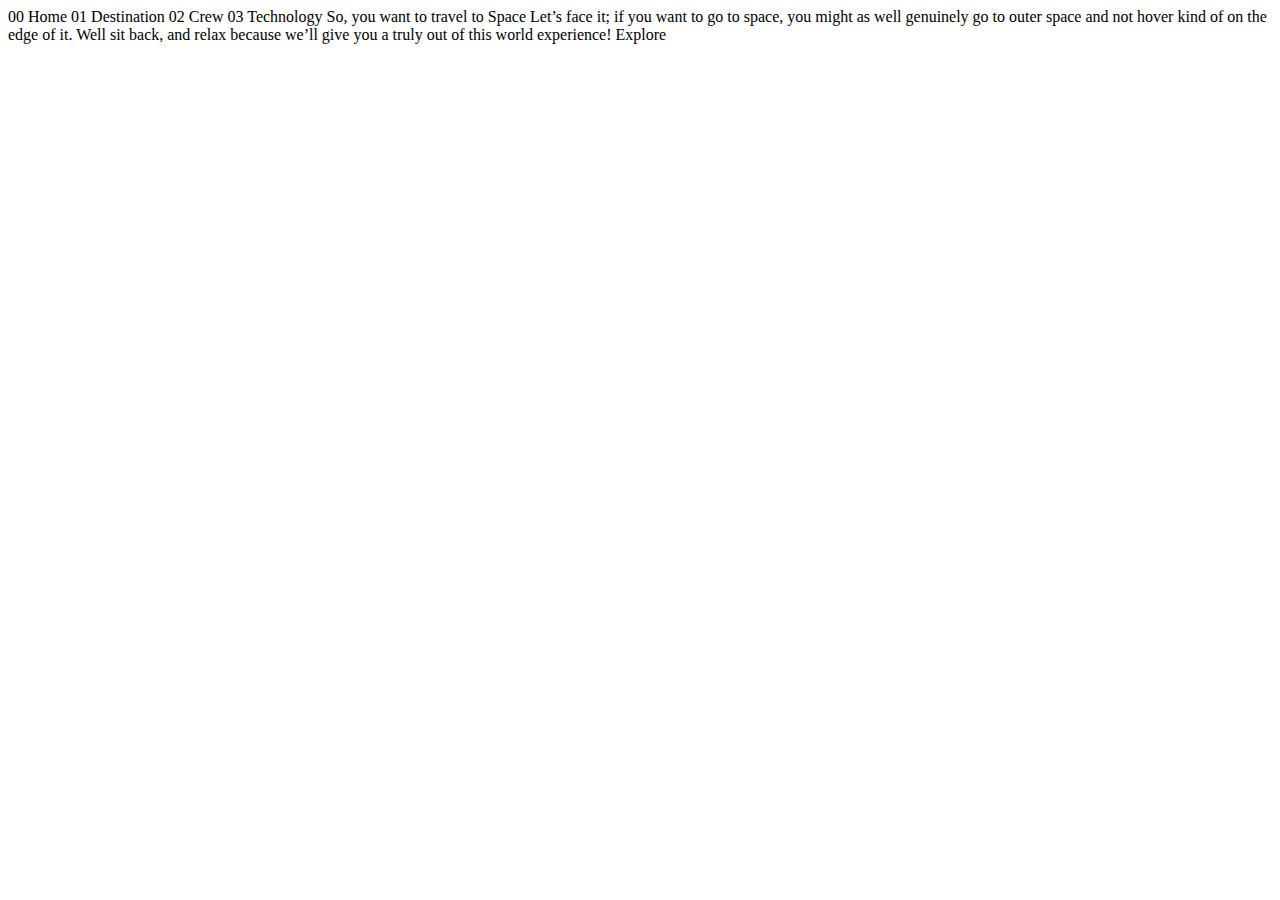
==== src/index.html @ 6569b36e "Initial commit" ====
<!DOCTYPE html>
<html lang="en">
<head>
  <meta charset="UTF-8">
  <meta name="viewport" content="width=device-width, initial-scale=1.0">

  <link rel="icon" type="image/png" sizes="32x32" href="./assets/favicon-32x32.png">
  
  <title>Frontend Mentor | Space tourism website</title>
</head>
<body>

  00 Home
  01 Destination
  02 Crew
  03 Technology

  So, you want to travel to
  Space
  Let’s face it; if you want to go to space, you might as well genuinely go to 
  outer space and not hover kind of on the edge of it. Well sit back, and relax 
  because we’ll give you a truly out of this world experience!

  Explore

</body>
</html>
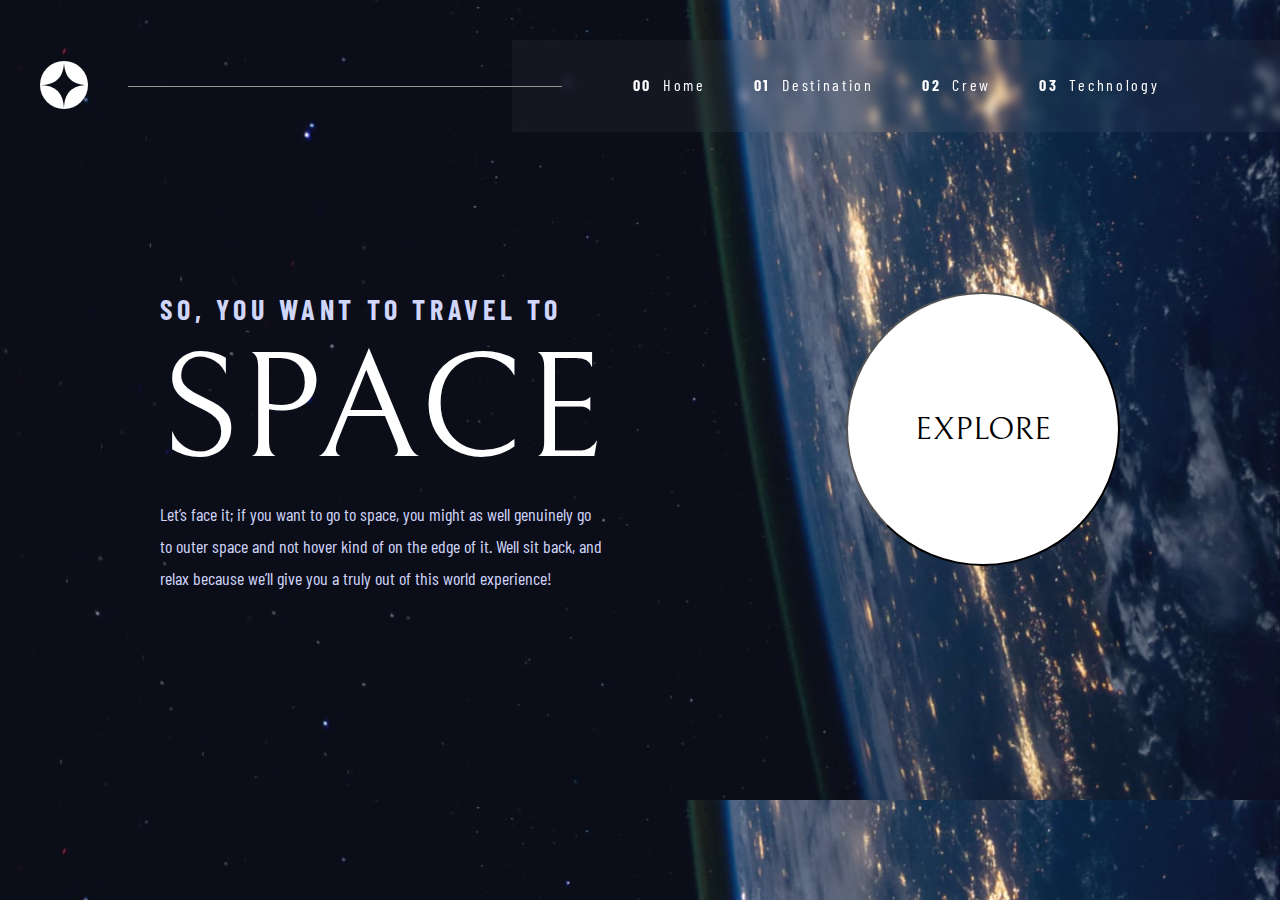
==== commit 230401b7: "Create landing page and styles" ====
--- a/src/index.html
+++ b/src/index.html
@@ -5,23 +5,41 @@
   <meta name="viewport" content="width=device-width, initial-scale=1.0">
 
   <link rel="icon" type="image/png" sizes="32x32" href="./assets/favicon-32x32.png">
-  
+  <link rel="stylesheet" href="./assets/styles.css">
+  <link href="https://fonts.googleapis.com/css2?family=Barlow+Condensed:wght@400;500&family=Bellefair&display=swap" rel="stylesheet">
+
+
   <title>Frontend Mentor | Space tourism website</title>
 </head>
 <body>
 
-  00 Home
-  01 Destination
-  02 Crew
-  03 Technology
+  <section class="header">
+    <header>
+      <div><img class="logo" src="./assets/shared/logo.svg" alt=""></div>
+      <div class="separator"></div>
+      <nav>
+        <ul>
+          <li><a href="./"><span>00</span>Home</a></li>
+          <li><a href="./destination-moon.html"><span>01</span>Destination</a></li>
+          <li><a href="./crew-commander.html"><span>02</span>Crew</a></li>
+          <li><a href="./technology-vehicle.html"><span>03</span>Technology</a></li>
+        </ul>
+      </nav>
+    </header>
+  </section>
 
-  So, you want to travel to
-  Space
-  Let’s face it; if you want to go to space, you might as well genuinely go to 
-  outer space and not hover kind of on the edge of it. Well sit back, and relax 
-  because we’ll give you a truly out of this world experience!
-
-  Explore
+  <section class="hero">
+    <div>
+      <h5>So, you want to travel to</h5>
+      <h1>Space</h1>
+      <p>
+        Let’s face it; if you want to go to space, you might as well genuinely go to
+        outer space and not hover kind of on the edge of it. Well sit back, and relax
+        because we’ll give you a truly out of this world experience!
+      </p>
+    </div>
+    <button>Explore</button>
+  </section>
 
 </body>
 </html>--- a/src/assets/styles.css
+++ b/src/assets/styles.css
@@ -0,0 +1,167 @@
+:root {
+    --color-primary: #FFFFFF;
+    --color-accent: #D0D6F9;
+    --color-gray: #979797;
+    --color-background: #0B0D17;
+}
+
+*, *::before, *::after {
+    margin: 0;
+    padding: 0;
+    box-sizing: border-box;
+}
+
+body {
+    font-family: 'Barlow Condensed', sans-serif;
+    color: var(--color-primary);
+    background-color: var(--color-background);
+    background: url("./home/background-home-desktop.jpg");
+    background-size: cover;
+}
+
+a {
+    color: inherit;
+    text-decoration: none;
+}
+
+button {
+    width: 274px;
+    height: 274px;
+    color: --color-background;
+    background-color: var(--color-primary);
+    border-radius: 50%;
+    font-family: 'Bellefair', serif;
+    font-size: 2rem;
+    text-transform: uppercase;
+}
+
+h1, h2, h3, h4 {
+    font-family: 'Bellefair', serif;
+    font-weight: normal;
+}
+
+h1, h2, h3, h4, h5 {
+    text-transform: uppercase;
+}
+
+h1 {
+    font-size: 150px;
+}
+
+h2 {
+    font-size: 100px;
+}
+
+h3 {
+    font-size: 3.5rem;
+}
+
+h4 {
+    font-size: 2rem;
+}
+
+h5 {
+    font-size: 1.75rem;
+    letter-spacing: 4.75px;
+    color: var(--color-accent);
+}
+
+ul {
+    list-style: none;
+}
+
+.subheading1 {
+    font-size: 1.75rem;
+    text-transform: uppercase;
+}
+
+.subheading2 {
+    font-size: .875rem;
+    text-transform: uppercase;
+    letter-spacing: 2.35px;
+}
+
+/************************
+ ***  HEADER SECTION  ***
+ ***                  ***/
+
+header {
+    display: flex;
+    justify-content: space-between;
+    align-items: center;
+    width: 100%;
+    margin: 40px 0;
+    font-size: 1rem;
+    letter-spacing: 2.7px;
+}
+
+header .logo {
+    margin: 0 40px;
+}
+
+header .separator {
+    flex-grow: 2;
+    height: 1px;
+    margin-right: -50px;
+    background-color: var(--color-gray);
+    z-index: 1;
+}
+
+nav {
+    display: flex;
+    justify-content: center;
+    width: 60%;
+    background-color: rgba(255, 255, 255, 0.04);
+    backdrop-filter: blur(4px);
+}
+
+nav span {
+    padding-right: 11px;
+    font-weight: bold;
+}
+
+nav ul {
+    display: flex;
+    gap: 3rem;
+}
+
+nav li {
+    padding: 35px 0;
+    border-bottom: 3px solid transparent;
+    width: max-content;
+}
+
+.tab li {
+    padding-bottom: 12px;
+    border-bottom: 3px;
+}
+
+nav li:active,
+.tab li:active {
+    border-bottom-color: var(--color-primary);
+}
+
+nav li:hover,
+.tab li:hover {
+    border-bottom-color: var(--color-gray);
+}
+
+/**********************
+ ***  HERO SECTION  ***
+ ***                ***/
+
+.hero {
+    display: flex;
+    justify-content: space-between;
+    margin: 10rem;
+}
+
+.hero div {
+    width: min-content;
+}
+
+.hero p {
+    font-size: 1.125rem;
+    line-height: 2rem;
+    color: var(--color-accent);
+}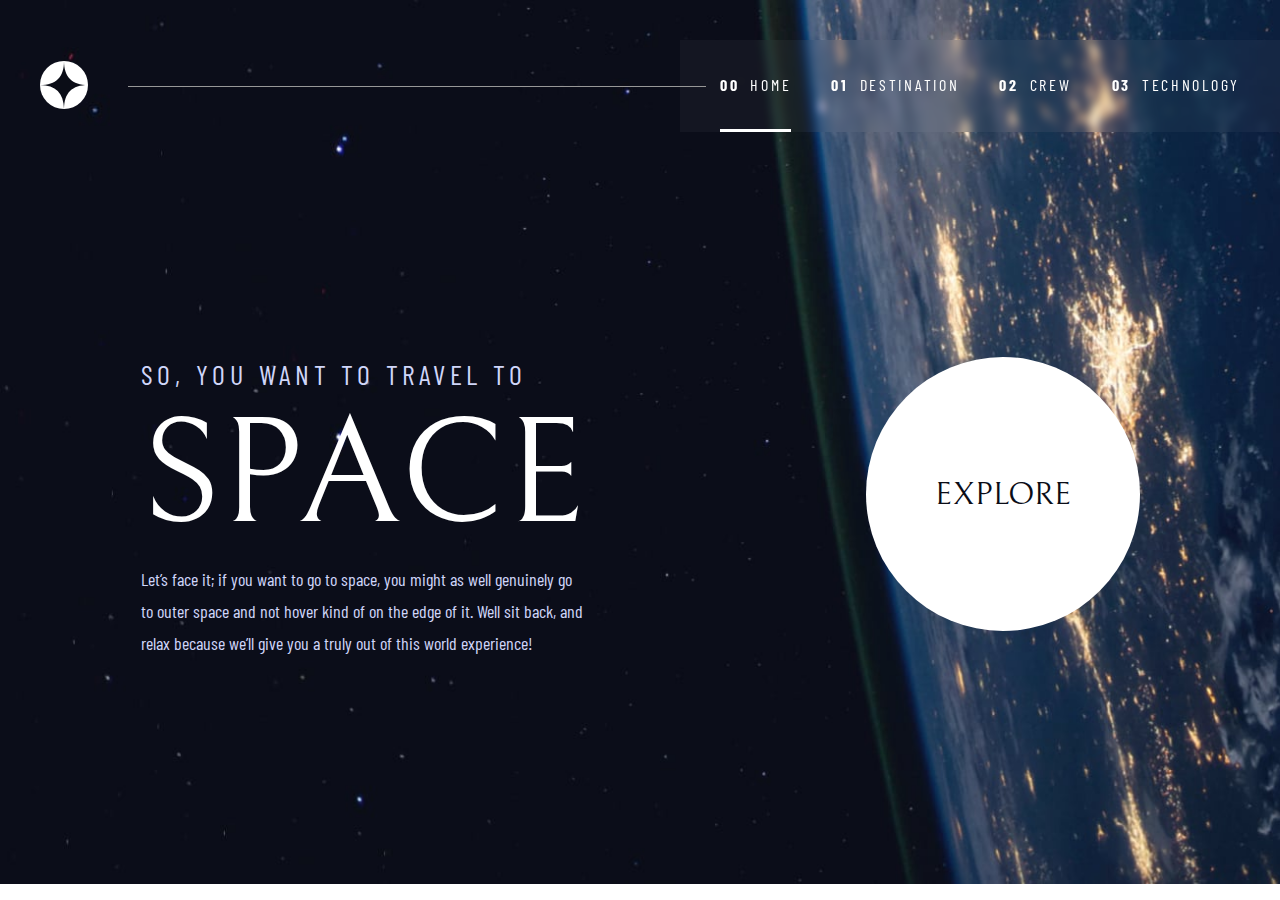
==== commit 77c822ab: "Add responsiveness for tablet and mobile" ====
--- a/src/index.html
+++ b/src/index.html
@@ -6,8 +6,26 @@
 
   <link rel="icon" type="image/png" sizes="32x32" href="./assets/favicon-32x32.png">
   <link rel="stylesheet" href="./assets/styles.css">
-  <link href="https://fonts.googleapis.com/css2?family=Barlow+Condensed:wght@400;500&family=Bellefair&display=swap" rel="stylesheet">
+  <link rel="stylesheet" href="https://fonts.googleapis.com/css2?family=Barlow+Condensed:wght@400;500&family=Bellefair&display=swap">
+  <!-- <link rel="stylesheet" href="https://cdnjs.cloudflare.com/ajax/libs/font-awesome/4.7.0/css/font-awesome.min.css"> -->
 
+  <script>
+    function showMenu() {
+      var x = document.getElementById("menu");
+      if (x.className === "") {
+        x.className = "expanded";
+      } else {
+        x.className = "";
+      }
+
+      var y = document.getElementById("menu-icon");
+      if (y.className === "menu-icon") {
+        y.className += " expanded";
+      } else {
+        y.className = "menu-icon";
+      }
+    }
+  </script>
 
   <title>Frontend Mentor | Space tourism website</title>
 </head>
@@ -18,12 +36,15 @@
       <div><img class="logo" src="./assets/shared/logo.svg" alt=""></div>
       <div class="separator"></div>
       <nav>
-        <ul>
-          <li><a href="./"><span>00</span>Home</a></li>
+        <ul id="menu">
+          <li class="active"><a href="./"><span>00</span>Home</a></li>
           <li><a href="./destination-moon.html"><span>01</span>Destination</a></li>
           <li><a href="./crew-commander.html"><span>02</span>Crew</a></li>
           <li><a href="./technology-vehicle.html"><span>03</span>Technology</a></li>
         </ul>
+        <a href="javascript:void(0);" onclick="showMenu()">
+          <div id="menu-icon" class="menu-icon"></div>
+        </a>
       </nav>
     </header>
   </section>
--- a/src/assets/styles.css
+++ b/src/assets/styles.css
@@ -15,7 +15,7 @@
     font-family: 'Barlow Condensed', sans-serif;
     color: var(--color-primary);
     background-color: var(--color-background);
-    background: url("./home/background-home-desktop.jpg");
+    background: url("./home/background-home-desktop.jpg") no-repeat;
     background-size: cover;
 }
 
@@ -27,8 +27,9 @@
 button {
     width: 274px;
     height: 274px;
-    color: --color-background;
+    color: var(--color-background);
     background-color: var(--color-primary);
+    border: 0;
     border-radius: 50%;
     font-family: 'Bellefair', serif;
     font-size: 2rem;
@@ -37,10 +38,10 @@
 
 h1, h2, h3, h4 {
     font-family: 'Bellefair', serif;
+}
+
+h1, h2, h3, h4, h5 {
     font-weight: normal;
-}
-
-h1, h2, h3, h4, h5 {
     text-transform: uppercase;
 }
 
@@ -102,7 +103,7 @@
 header .separator {
     flex-grow: 2;
     height: 1px;
-    margin-right: -50px;
+    margin-right: -2vw;
     background-color: var(--color-gray);
     z-index: 1;
 }
@@ -110,9 +111,10 @@
 nav {
     display: flex;
     justify-content: center;
-    width: 60%;
+    padding: 0 2.5rem;
     background-color: rgba(255, 255, 255, 0.04);
     backdrop-filter: blur(4px);
+    text-transform: uppercase;
 }
 
 nav span {
@@ -122,7 +124,7 @@
 
 nav ul {
     display: flex;
-    gap: 3rem;
+    gap: 2.5rem;
 }
 
 nav li {
@@ -131,11 +133,88 @@
     width: max-content;
 }
 
+nav a {
+    height: 25px;
+}
+
+nav .menu-icon {
+    display: none;
+    position: relative;
+}
+
+nav .menu-icon,
+nav .menu-icon::after,
+nav .menu-icon::before {
+    width: 24px;
+    height: 3px;
+    background-color: var(--color-accent);
+}
+
+nav .menu-icon::after,
+nav .menu-icon::before {
+    content: "";
+    position: absolute;
+    left: 0;
+}
+
+nav .menu-icon::before {
+    top: -9px;
+}
+
+nav .menu-icon::after {
+    top: 9px;
+}
+
+nav #menu.expanded {
+    position: absolute;
+    top: 0;
+    left: 30%;
+    right: 1px;
+    bottom: 0;
+
+    padding: 7rem 2rem 0;
+
+    display: flex;
+    flex-direction: column;
+    gap: 0;
+
+    font-size: 1rem;
+
+    background-color: rgba(255,255,255,.04);
+    backdrop-filter: blur(40px);
+}
+
+nav #menu.expanded li {
+    border: 0;
+    padding: 1rem 0;
+}
+
+nav #menu.expanded span {
+    display: inline-block;
+}
+
+nav #menu-icon.expanded {
+    background-color: transparent;
+}
+
+nav #menu-icon.expanded:before {
+    transform: translateY(9px) rotate(45deg);
+}
+  
+nav #menu-icon.expanded:after {
+    transform: translateY(-9px) rotate(-45deg);
+}
+
+nav #menu-icon.expanded div {
+    transform: scale(0);
+}
+
 .tab li {
     padding-bottom: 12px;
     border-bottom: 3px;
 }
 
+li.active,
 nav li:active,
 .tab li:active {
     border-bottom-color: var(--color-primary);
@@ -152,11 +231,13 @@
 
 .hero {
     display: flex;
-    justify-content: space-between;
-    margin: 10rem;
+    justify-content: space-around;
+    margin: 25vh auto;
 }
 
 .hero div {
+    display: flex;
+    flex-direction: column;
     width: min-content;
 }
 
@@ -164,4 +245,112 @@
     font-size: 1.125rem;
     line-height: 2rem;
     color: var(--color-accent);
+}
+
+/*********************
+ *** MEDIA QUERIES ***
+ ***               ***/
+
+/*** TABLET ***/
+
+@media only screen and (max-width: 768px) {
+    body {
+        background-image: url("./home/background-home-tablet.jpg");
+    }
+    button {
+        width: 242px;
+        height: 242px;
+    }
+    h5 {
+        font-size: 1.25rem;
+    }
+    header {
+        margin: auto;
+    }
+    header .separator {
+        display: none;
+    }
+    nav {
+        font-size: .875rem;
+    }
+    nav span {
+        display: none;
+    }
+    .hero {
+        flex-direction: column;
+        align-items: center;
+        row-gap: 8rem;
+        margin: 10vh auto;
+    }
+    .hero div {
+        align-items: center;
+        row-gap: 2rem;
+    }
+    .hero p {
+        font-size: 1rem;
+        text-align: center;
+    }
+}
+
+/*** MOBILE ***/
+
+@media only screen and (max-width: 375px) {
+    /* general */
+    body {
+        background-image: url("./home/background-home-mobile.jpg");
+    }
+    button {
+        width: 150px;
+        height: 150px;
+        font-size: 1.25rem;
+        letter-spacing: 1.25px;
+    }
+    h1 {
+        font-size: 5rem;
+    }
+    h5 {
+        font-size: 1rem;
+    }
+
+    /* header */
+    header {
+        margin: 1.5rem 0;
+    }
+    header .logo {
+        width: 40px;
+        height: auto;
+        margin: auto 1.5rem;
+    }
+    header .separator {
+        display: none;
+    }
+    nav {
+        padding: 0 1.5rem;
+        background: none;
+        backdrop-filter: none;
+    }
+    nav ul {
+        display: none;
+    }
+
+    nav .menu-icon {
+        display: inline-block;
+    }    
+
+    /* hero */
+    .hero {
+        flex-direction: column;
+        align-items: center;
+        row-gap: 4rem;
+        margin: 5vh 1.5rem;
+    }
+    .hero div {
+        align-items: center;
+        row-gap: 2rem;
+        width: auto;
+    }
+    .hero p {
+        font-size: 15px;
+        text-align: center;
+    }
 }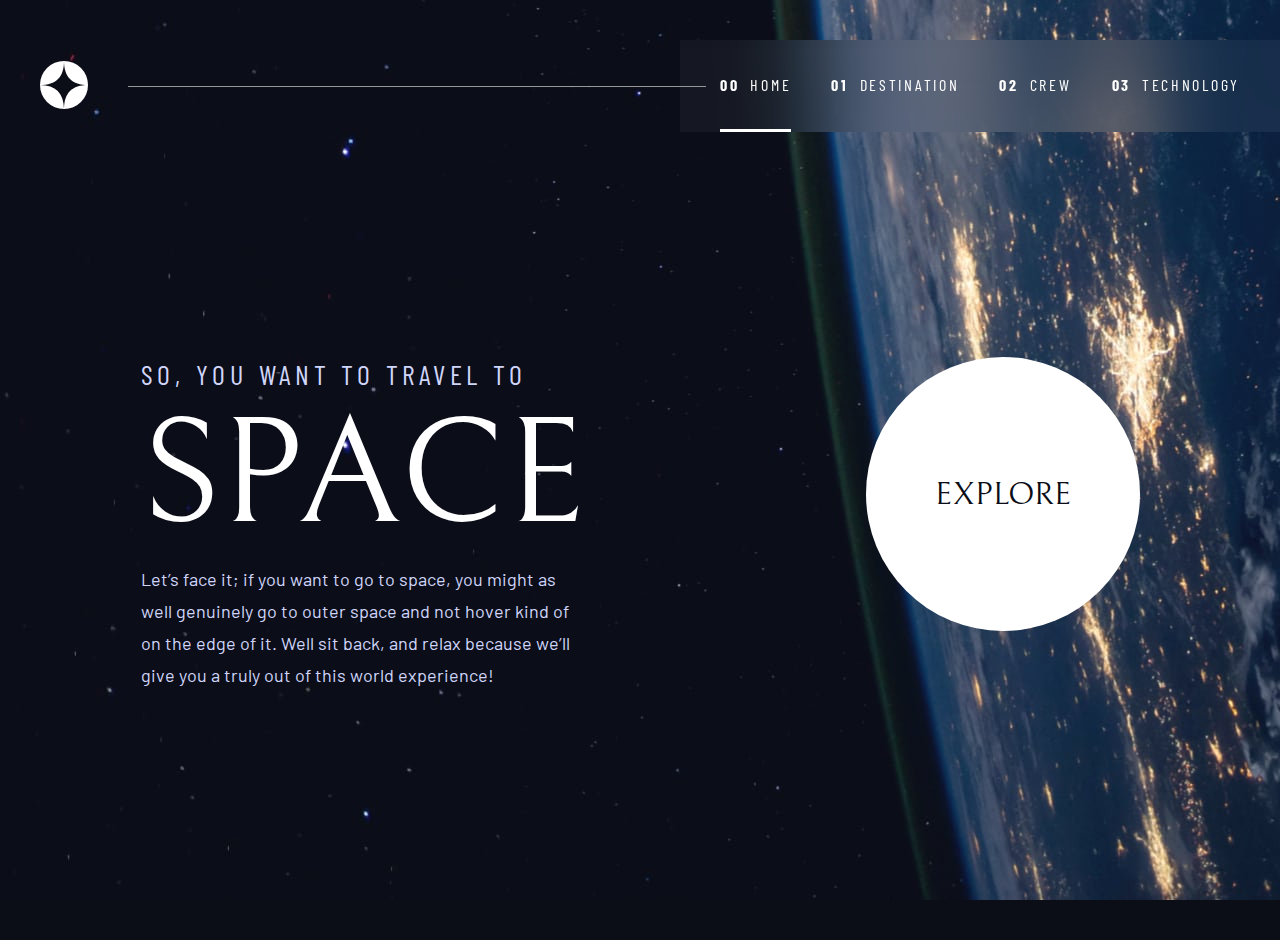
==== commit 9167245a: "Add hover effect to button" ====
--- a/src/index.html
+++ b/src/index.html
@@ -6,30 +6,14 @@
 
   <link rel="icon" type="image/png" sizes="32x32" href="./assets/favicon-32x32.png">
   <link rel="stylesheet" href="./assets/styles.css">
-  <link rel="stylesheet" href="https://fonts.googleapis.com/css2?family=Barlow+Condensed:wght@400;500&family=Bellefair&display=swap">
+  <link rel="stylesheet" href="https://fonts.googleapis.com/css2?family=Barlow&family=Barlow+Condensed:wght@400;500&family=Bellefair&display=swap">
   <!-- <link rel="stylesheet" href="https://cdnjs.cloudflare.com/ajax/libs/font-awesome/4.7.0/css/font-awesome.min.css"> -->
 
-  <script>
-    function showMenu() {
-      var x = document.getElementById("menu");
-      if (x.className === "") {
-        x.className = "expanded";
-      } else {
-        x.className = "";
-      }
-
-      var y = document.getElementById("menu-icon");
-      if (y.className === "menu-icon") {
-        y.className += " expanded";
-      } else {
-        y.className = "menu-icon";
-      }
-    }
-  </script>
+  <script src="./assets/main.js"></script>
 
   <title>Frontend Mentor | Space tourism website</title>
 </head>
-<body>
+<body class="home">
 
   <section class="header">
     <header>
@@ -37,10 +21,10 @@
       <div class="separator"></div>
       <nav>
         <ul id="menu">
-          <li class="active"><a href="./"><span>00</span>Home</a></li>
-          <li><a href="./destination-moon.html"><span>01</span>Destination</a></li>
-          <li><a href="./crew-commander.html"><span>02</span>Crew</a></li>
-          <li><a href="./technology-vehicle.html"><span>03</span>Technology</a></li>
+          <li class="active"><a href="index.html"><span>00</span>Home</a></li>
+          <li><a href="destination-moon.html"><span>01</span>Destination</a></li>
+          <li><a href="crew-commander.html"><span>02</span>Crew</a></li>
+          <li><a href="technology-vehicle.html"><span>03</span>Technology</a></li>
         </ul>
         <a href="javascript:void(0);" onclick="showMenu()">
           <div id="menu-icon" class="menu-icon"></div>
--- a/src/assets/styles.css
+++ b/src/assets/styles.css
@@ -3,6 +3,8 @@
     --color-accent: #D0D6F9;
     --color-gray: #979797;
     --color-background: #0B0D17;
+
+    --menu-blur: blur(40px);
 }
 
 *, *::before, *::after {
@@ -12,11 +14,25 @@
 }
 
 body {
+    height: 100vh;
     font-family: 'Barlow Condensed', sans-serif;
     color: var(--color-primary);
     background-color: var(--color-background);
-    background: url("./home/background-home-desktop.jpg") no-repeat;
     background-size: cover;
+}
+
+body.home {
+    background: 
+        var(--color-background) 
+        url("./home/background-home-desktop.jpg") 
+        no-repeat;
+}
+
+body.destination {
+    background: 
+        var(--color-background) 
+        url("./destination/background-destination-desktop.jpg") 
+        no-repeat;
 }
 
 a {
@@ -36,6 +52,13 @@
     text-transform: uppercase;
 }
 
+button:hover {
+    box-shadow: 
+        rgba(255 255 255 / 10.36%)
+        0 0 0 88px;
+    cursor: pointer;
+}
+
 h1, h2, h3, h4 {
     font-family: 'Bellefair', serif;
 }
@@ -64,6 +87,13 @@
 h5 {
     font-size: 1.75rem;
     letter-spacing: 4.75px;
+    color: var(--color-accent);
+}
+
+p {
+    font-family: "Barlow", sans-serif;
+    font-size: 1.125rem;
+    line-height: 2rem;
     color: var(--color-accent);
 }
 
@@ -113,7 +143,7 @@
     justify-content: center;
     padding: 0 2.5rem;
     background-color: rgba(255, 255, 255, 0.04);
-    backdrop-filter: blur(4px);
+    backdrop-filter: var(--menu-blur);
     text-transform: uppercase;
 }
 
@@ -181,7 +211,7 @@
     font-size: 1rem;
 
     background-color: rgba(255,255,255,.04);
-    backdrop-filter: blur(40px);
+    backdrop-filter: var(--menu-blur);
 }
 
 nav #menu.expanded li {
@@ -209,19 +239,33 @@
     transform: scale(0);
 }
 
-.tab li {
+.tabs ul {
+    display: flex;
+    flex-direction: row;
+    gap: 1.5rem;
+}
+
+.tabs li {
+    font-size: 1rem;
+    text-transform: uppercase;
+    color: var(--color-accent);
+
     padding-bottom: 12px;
     border-bottom: 3px;
 }
 
+.tabs li.active {
+    color: var(--color-primary);
+}
+
 li.active,
 nav li:active,
-.tab li:active {
+.tabs li:active {
     border-bottom-color: var(--color-primary);
 }
 
 nav li:hover,
-.tab li:hover {
+.tabs li:hover {
     border-bottom-color: var(--color-gray);
 }
 
@@ -241,10 +285,26 @@
     width: min-content;
 }
 
-.hero p {
-    font-size: 1.125rem;
-    line-height: 2rem;
-    color: var(--color-accent);
+/***/
+
+section.content {
+    display: flex;
+    flex-direction: column;
+    gap: 3rem;
+    width: 100vw;
+    padding: 5vh 10vw;
+}
+
+.content > h5 > span {
+    color: var(--color-gray);
+    padding-right: 1.5rem;
+}
+
+.content > article {
+    display: flex;
+    flex-direction: row;
+    align-items: center;
+    gap: 7vw;
 }
 
 /*********************
@@ -254,12 +314,18 @@
 /*** TABLET ***/
 
 @media only screen and (max-width: 768px) {
-    body {
+    body.home {
         background-image: url("./home/background-home-tablet.jpg");
+        background-position: bottom;
     }
     button {
         width: 242px;
         height: 242px;
+    }
+    button:hover {
+        box-shadow: 
+        rgba(255 255 255 / 10.36%)
+        0 0 0 77px;
     }
     h5 {
         font-size: 1.25rem;
@@ -296,14 +362,20 @@
 
 @media only screen and (max-width: 375px) {
     /* general */
-    body {
+    body.home {
         background-image: url("./home/background-home-mobile.jpg");
+        background-position: bottom;
     }
     button {
         width: 150px;
         height: 150px;
         font-size: 1.25rem;
         letter-spacing: 1.25px;
+    }
+    button:hover {
+        box-shadow: 
+        rgba(255 255 255 / 10.36%)
+        0 0 0 48px;
     }
     h1 {
         font-size: 5rem;
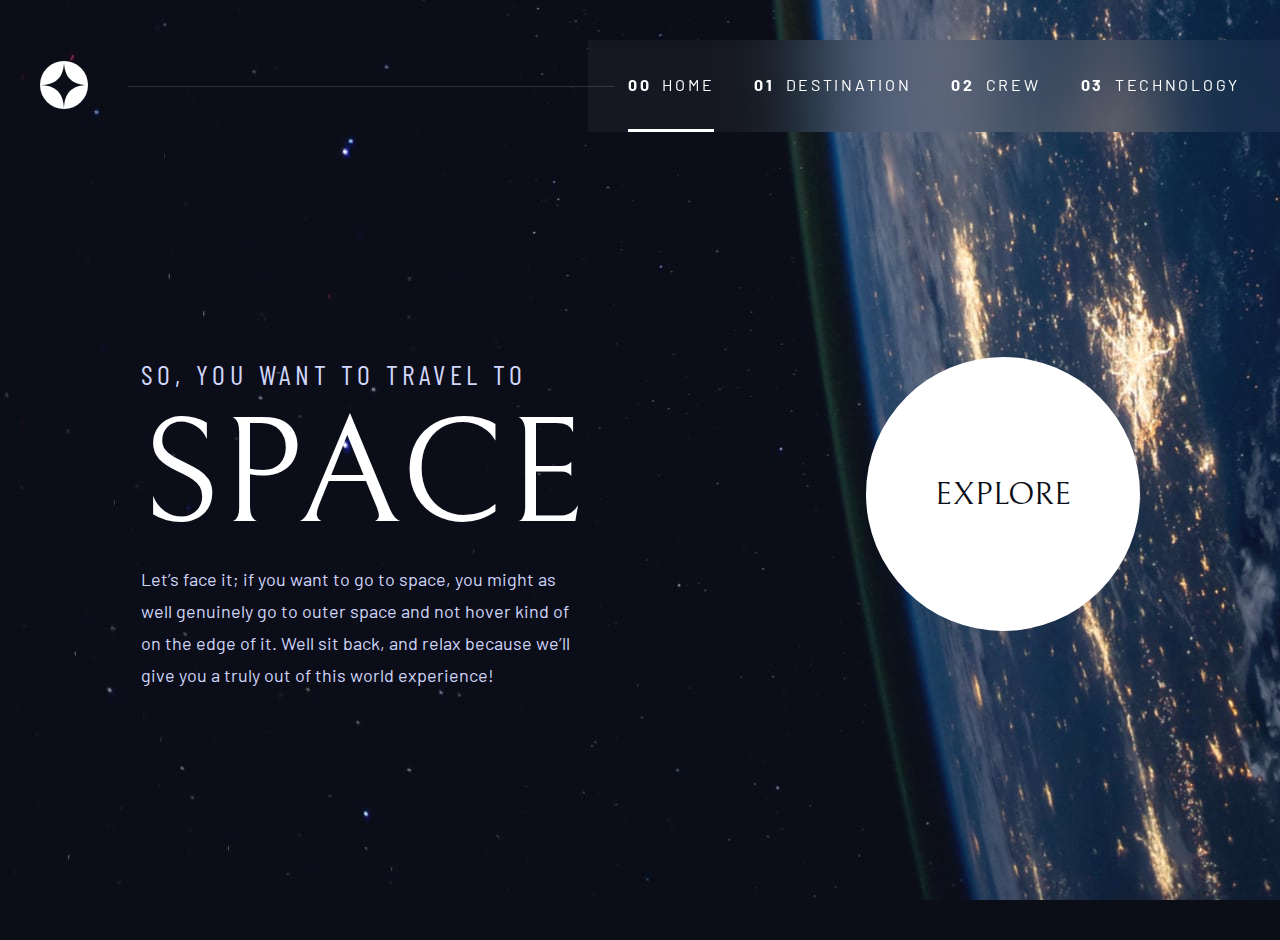
==== commit a067a90f: "Fix nav links and add link to explore button" ====
--- a/src/index.html
+++ b/src/index.html
@@ -22,9 +22,9 @@
       <nav>
         <ul id="menu">
           <li class="active"><a href="index.html"><span>00</span>Home</a></li>
-          <li><a href="destination-moon.html"><span>01</span>Destination</a></li>
-          <li><a href="crew-commander.html"><span>02</span>Crew</a></li>
-          <li><a href="technology-vehicle.html"><span>03</span>Technology</a></li>
+          <li><a href="destination.html"><span>01</span>Destination</a></li>
+          <li><a href="crew.html"><span>02</span>Crew</a></li>
+          <li><a href="technology.html"><span>03</span>Technology</a></li>
         </ul>
         <a href="javascript:void(0);" onclick="showMenu()">
           <div id="menu-icon" class="menu-icon"></div>
@@ -43,7 +43,7 @@
         because we’ll give you a truly out of this world experience!
       </p>
     </div>
-    <button>Explore</button>
+    <a href="destination.html"><button>Explore</button></a>
   </section>
 
 </body>
--- a/src/assets/styles.css
+++ b/src/assets/styles.css
@@ -15,7 +15,7 @@
 
 body {
     height: 100vh;
-    font-family: 'Barlow Condensed', sans-serif;
+    font-family: 'Barlow', sans-serif;
     color: var(--color-primary);
     background-color: var(--color-background);
     background-size: cover;
@@ -85,13 +85,13 @@
 }
 
 h5 {
+    font-family: 'Barlow Condensed', sans-serif;
     font-size: 1.75rem;
     letter-spacing: 4.75px;
     color: var(--color-accent);
 }
 
 p {
-    font-family: "Barlow", sans-serif;
     font-size: 1.125rem;
     line-height: 2rem;
     color: var(--color-accent);
@@ -101,15 +101,24 @@
     list-style: none;
 }
 
-.subheading1 {
+.subheading-1 {
+    font-family: 'Bellefair', serif;
     font-size: 1.75rem;
     text-transform: uppercase;
 }
 
-.subheading2 {
+.subheading-2 {
+    font-family: 'Barlow Condensed', sans-serif;
     font-size: .875rem;
     text-transform: uppercase;
     letter-spacing: 2.35px;
+}
+
+.separator {
+    width: 100%;
+    height: 1px;
+    background-color: var(--color-gray);
+    opacity: .25;
 }
 
 /************************
@@ -132,9 +141,7 @@
 
 header .separator {
     flex-grow: 2;
-    height: 1px;
     margin-right: -2vw;
-    background-color: var(--color-gray);
     z-index: 1;
 }
 
@@ -241,7 +248,6 @@
 
 .tabs ul {
     display: flex;
-    flex-direction: row;
     gap: 1.5rem;
 }
 
@@ -251,7 +257,7 @@
     color: var(--color-accent);
 
     padding-bottom: 12px;
-    border-bottom: 3px;
+    border-bottom: 3px solid transparent;
 }
 
 .tabs li.active {
@@ -301,10 +307,35 @@
 }
 
 .content > article {
-    display: flex;
-    flex-direction: row;
+    display: grid;
+    grid-template-columns: 1fr 1fr;
     align-items: center;
     gap: 7vw;
+}
+
+article:not([class~='active']) {
+    display: none;
+}
+
+article > .details {
+    display: flex;
+    flex-direction: column;
+    gap: 2rem;
+}
+
+.details p {
+    margin: -1.5rem 0 2rem;
+}
+
+.travel-info {
+    display: grid;
+    grid-template-columns: 1fr 1fr;
+    grid-template-rows: 1fr 1fr;
+    grid-auto-flow: column;
+}
+
+.travel-info .subheading-2 {
+    color: var(--color-accent);
 }
 
 /*********************
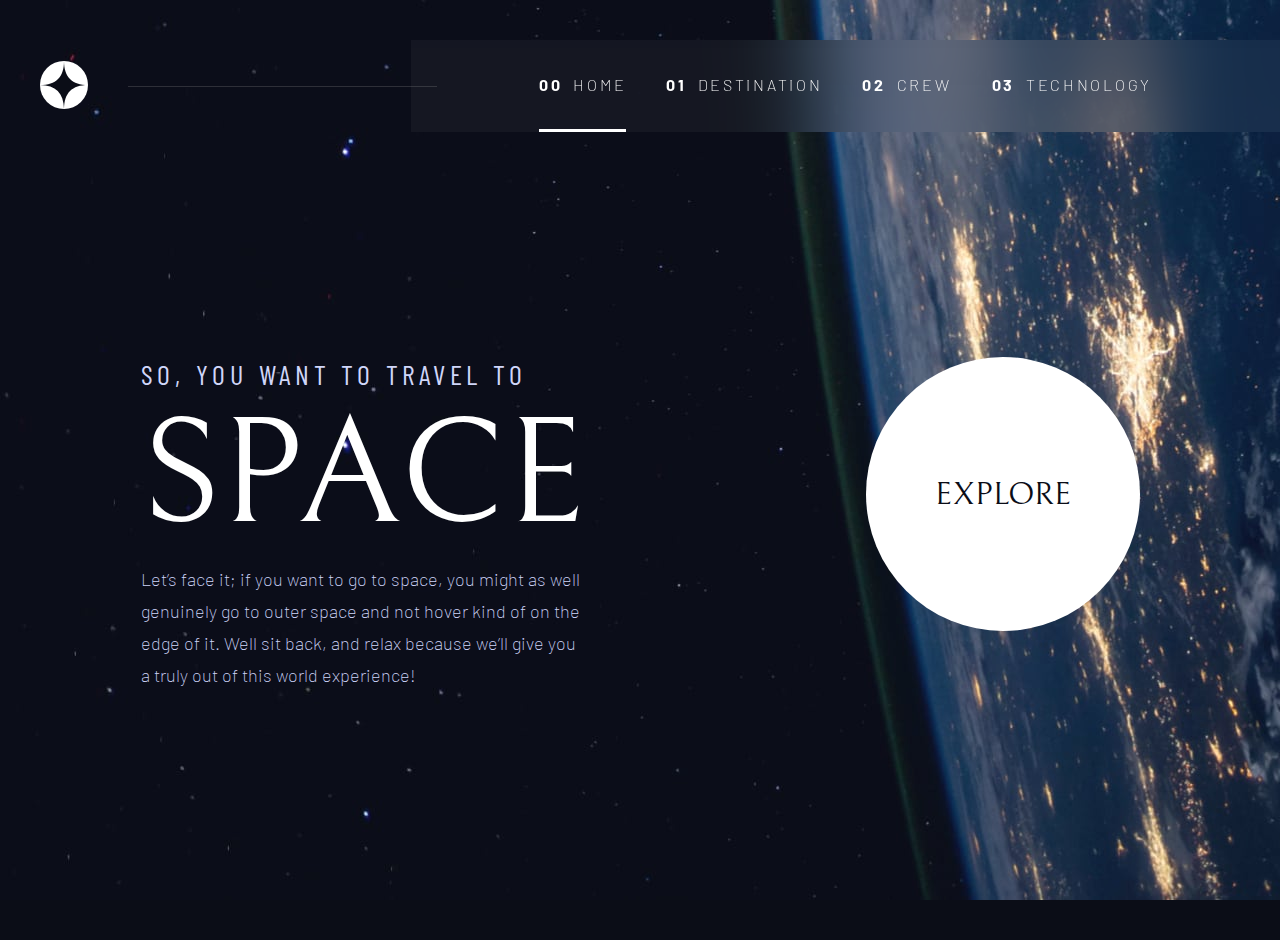
==== commit 72eb82c1: "Clean up unused link tags" ====
--- a/src/index.html
+++ b/src/index.html
@@ -7,7 +7,6 @@
   <link rel="icon" type="image/png" sizes="32x32" href="./assets/favicon-32x32.png">
   <link rel="stylesheet" href="./assets/styles.css">
   <link rel="stylesheet" href="https://fonts.googleapis.com/css2?family=Barlow&family=Barlow+Condensed:wght@400;500&family=Bellefair&display=swap">
-  <!-- <link rel="stylesheet" href="https://cdnjs.cloudflare.com/ajax/libs/font-awesome/4.7.0/css/font-awesome.min.css"> -->
 
   <script src="./assets/main.js"></script>
 
--- a/src/assets/styles.css
+++ b/src/assets/styles.css
@@ -7,32 +7,50 @@
     --menu-blur: blur(40px);
 }
 
+/*
+ *********   *********    *******    *********  ********** 
+ *********   *********   *********   *********  ********** 
+ **      **  **         **           **             **     
+ **      **  **         **           **             **     
+ ********    ********    ********    ********       **     
+ ********    ********     ********   ********       **     
+ **      **  **                  **  **             **     
+ **      **  **                  **  **             **     
+ **      **  *********   *********   *********      **     
+ **      **  *********    *******    *********      **     
+*/
+
 *, *::before, *::after {
     margin: 0;
     padding: 0;
     box-sizing: border-box;
 }
 
+/*
+ *********     *****      *******    ********* 
+ *********    *******    *********   ********* 
+ **      **  **     **  **           **        
+ **      **  **     **  **           **        
+ ********    *********   ********    ********  
+ ********    *********    ********   ********  
+ **      **  **     **           **  **        
+ **      **  **     **           **  **        
+ *********   **     **   *********   ********* 
+ *********   **     **    *******    ********* 
+*/
+
+html {
+    height: 100%;
+}
+
 body {
-    height: 100vh;
+    min-height: 100%;
     font-family: 'Barlow', sans-serif;
+    font-weight: 200;
     color: var(--color-primary);
     background-color: var(--color-background);
     background-size: cover;
-}
-
-body.home {
-    background: 
-        var(--color-background) 
-        url("./home/background-home-desktop.jpg") 
-        no-repeat;
-}
-
-body.destination {
-    background: 
-        var(--color-background) 
-        url("./destination/background-destination-desktop.jpg") 
-        no-repeat;
+    background-repeat: no-repeat;
 }
 
 a {
@@ -101,6 +119,55 @@
     list-style: none;
 }
 
+/*
+  ******     **            *****      *******      *******    *********    *******   
+ ********    **           *******    *********    *********   *********   *********  
+**      **   **          **     **  **           **           **         **          
+**           **          **     **  **           **           **         **          
+**           **          *********   ********     ********    ********    ********   
+**           **          *********    ********     ********   ********     ********  
+**           **          **     **           **           **  **                  ** 
+**       **  **          **     **           **           **  **                  ** 
+ *********   *********   **     **   *********    *********   *********   *********  
+  *******    *********   **     **    *******      *******    *********    *******   
+*/
+
+body.home {
+    background-image: url("./home/background-home-desktop.jpg");
+}
+
+body.destination-data {
+    display: flex;
+    flex-direction: column;
+    background-image: url("./destination/background-destination-desktop.jpg");
+}
+
+body.crew-data {
+    display: flex;
+    flex-direction: column;
+    background-image: url("./crew/background-crew-desktop.jpg");
+}
+
+body.technology-data {
+    display: flex;
+    flex-direction: column;
+    background-image: url("./technology/background-technology-desktop.jpg");
+}
+
+.faded-some {
+    opacity: 0.5;
+}
+
+.faded-more {
+    opacity: 0.25;
+}
+
+.nav-text {
+    font-size: 1rem;
+    color: var(--color-accent);
+    text-transform: uppercase;
+}
+
 .subheading-1 {
     font-family: 'Bellefair', serif;
     font-size: 1.75rem;
@@ -121,9 +188,67 @@
     opacity: .25;
 }
 
-/************************
- ***  HEADER SECTION  ***
- ***                  ***/
+.slider-1 {
+    display: flex;
+    gap: 1.5rem;
+}
+
+.slider-1 li {
+    width: 15px;
+    height: 15px;
+    border-radius: 50%;
+    background-color: var(--color-primary);
+    opacity: 0.17;
+}
+
+.slider-1 li:hover {
+    opacity: 0.5;
+}
+
+.slider-1 li.active {
+    opacity: 1;
+}
+
+.slider-2 {
+    display: flex;
+    flex-direction: column;
+    gap: 2rem;
+    font-family: 'Bellefair', serif;
+    font-size: 2rem;
+}
+
+.slider-2 li {
+    display: flex;
+    justify-content: center;
+    align-items: center;
+    width: 5rem;
+    height: 5rem;
+    border: 1px solid rgba(255 255 255 / 25%);
+    border-radius: 50%;
+}
+
+.slider-2 li:hover {
+    border-color: rgba(255 255 255 / 100%);
+}
+
+.slider-2 li.active {
+    color: var(--color-background);
+    background-color: var(--color-primary);
+    border-color: rgba(255 255 255 / 100%);
+}
+
+/*
+ **      **  *********    *****    *********    *********  *********  
+ **      **  *********   *******   **********   *********  *********  
+ **      **  **         **     **  **       **  **         **      ** 
+ **      **  **         **     **  **       **  **         **      ** 
+ **********  ********   *********  **       **  ********   ********   
+ **********  ********   *********  **       **  ********   ********   
+ **      **  **         **     **  **       **  **         **      ** 
+ **      **  **         **     **  **       **  **         **      ** 
+ **      **  *********  **     **  **********   *********  **      ** 
+ **      **  *********  **     **  *********    *********  **      ** 
+*/
 
 header {
     display: flex;
@@ -148,7 +273,7 @@
 nav {
     display: flex;
     justify-content: center;
-    padding: 0 2.5rem;
+    padding: 0 10vw;
     background-color: rgba(255, 255, 255, 0.04);
     backdrop-filter: var(--menu-blur);
     text-transform: uppercase;
@@ -176,30 +301,22 @@
 
 nav .menu-icon {
     display: none;
+    width: 24px;
+    height: 21px;
+    padding: 4px;
     position: relative;
-}
-
-nav .menu-icon,
-nav .menu-icon::after,
+    background: url('./shared/icon-hamburger.svg') center center no-repeat;
+}
+
 nav .menu-icon::before {
-    width: 24px;
-    height: 3px;
-    background-color: var(--color-accent);
-}
-
-nav .menu-icon::after,
-nav .menu-icon::before {
-    content: "";
+    content: '';
     position: absolute;
-    left: 0;
-}
-
-nav .menu-icon::before {
-    top: -9px;
-}
-
-nav .menu-icon::after {
-    top: 9px;
+    width: 100%;
+    height: 100%;
+}
+
+nav .menu-icon.expanded {
+    background: url('./shared/icon-close.svg') center center no-repeat;
 }
 
 nav #menu.expanded {
@@ -230,22 +347,6 @@
     display: inline-block;
 }
 
-nav #menu-icon.expanded {
-    background-color: transparent;
-}
-
-nav #menu-icon.expanded:before {
-    transform: translateY(9px) rotate(45deg);
-}
-  
-nav #menu-icon.expanded:after {
-    transform: translateY(-9px) rotate(-45deg);
-}
-
-nav #menu-icon.expanded div {
-    transform: scale(0);
-}
-
 .tabs ul {
     display: flex;
     gap: 1.5rem;
@@ -275,9 +376,18 @@
     border-bottom-color: var(--color-gray);
 }
 
-/**********************
- ***  HERO SECTION  ***
- ***                ***/
+/*
+ **      **  *********  *********     *******   
+ **      **  *********  *********    *********  
+ **      **  **         **      **  **       ** 
+ **      **  **         **      **  **       ** 
+ **********  ********   ********    **       ** 
+ **********  ********   ********    **       ** 
+ **      **  **         **      **  **       ** 
+ **      **  **         **      **  **       ** 
+ **      **  *********  **      **   *********  
+ **      **  *********  **      **    *******   
+*/
 
 .hero {
     display: flex;
@@ -293,27 +403,50 @@
 
 /***/
 
-section.content {
+.content {
     display: flex;
     flex-direction: column;
+    flex-grow: 1;
     gap: 3rem;
     width: 100vw;
-    padding: 5vh 10vw;
+    height: 100%;
+    padding: 5vh 10vw 0;
+}
+
+.technology-data .content {
+    gap: 1rem;
+}
+
+.destination p {
+    min-height: 8rem;
+}
+
+.crew-data .content > h5 {
+    margin-bottom: -5rem;
 }
 
 .content > h5 > span {
-    color: var(--color-gray);
     padding-right: 1.5rem;
+    font-weight: bold;
 }
 
 .content > article {
     display: grid;
     grid-template-columns: 1fr 1fr;
     align-items: center;
-    gap: 7vw;
-}
-
-article:not([class~='active']) {
+    gap: 5vw;
+    flex-grow: 1;
+}
+
+.content > article.technology {
+    display: grid;
+    grid-template-columns: auto 1fr 1fr;
+    align-items: center;
+    gap: 5rem;
+    flex-grow: unset;
+}
+
+.content > article:not([class~='active']) {
     display: none;
 }
 
@@ -321,34 +454,106 @@
     display: flex;
     flex-direction: column;
     gap: 2rem;
-}
-
-.details p {
+    /* for crew */
+    align-self: end;
+    margin-bottom: 10vh;
+}
+
+.crew .details > div {
+    display: flex;
+    flex-direction: column;
+    gap: 1rem;
+}
+
+.details h3 {
+    width: max-content; /* for crew member name */
+}
+
+.destination .details p {
     margin: -1.5rem 0 2rem;
+}
+
+.crew .details p {
+    /* width: 48ch; */
+    height: 14rem;
+}
+
+.technology .details p {
+    /* width: 46ch; */
+    height: 12rem;
 }
 
 .travel-info {
     display: grid;
     grid-template-columns: 1fr 1fr;
-    grid-template-rows: 1fr 1fr;
     grid-auto-flow: column;
+    gap: 2rem;
+}
+
+.travel-info > div {
+    width: 100%;
 }
 
 .travel-info .subheading-2 {
+    margin-bottom: 1em;
     color: var(--color-accent);
 }
 
-/*********************
- *** MEDIA QUERIES ***
- ***               ***/
-
-/*** TABLET ***/
+.crew .image {
+    text-align: right;
+    align-self: end;
+}
+
+.crew img {
+    max-width: 100%;
+}
+
+.technology img.landscape {
+    display: none;
+}
+
+.technology img.portrait {
+    display: initial;
+}
+
+/*
+ **        **  *********  *********    ********    *****   
+ ***      ***  *********  **********   ********   *******  
+ ****    ****  **         **       **     **     **     ** 
+ ** **  ** **  **         **       **     **     **     ** 
+ **  ****  **  ********   **       **     **     ********* 
+ **   **   **  ********   **       **     **     ********* 
+ **        **  **         **       **     **     **     ** 
+ **        **  **         **       **     **     **     ** 
+ **        **  *********  **********   ********  **     ** 
+ **        **  *********  *********    ********  **     ** 
+*/
+
+/*
+ ***       #####    #    ####   #      #####  ##### 
+ *****       #     # #   #   #  #      #        #   
+ *******     #    #####  ####   #      ####     #   
+ *****       #    #   #  #   #  #      #        #   
+ ***         #    #   #  ####   #####  #####    #   
+ */
 
 @media only screen and (max-width: 768px) {
     body.home {
         background-image: url("./home/background-home-tablet.jpg");
         background-position: bottom;
     }
+    body.destination-data {
+        background-image: url("./destination/background-destination-tablet.jpg");
+        background-position: bottom;
+    }
+    body.crew-data {
+        background-image: url("./crew/background-crew-tablet.jpg");
+        background-position: top;
+    }
+    body.technology-data {
+        background-image: url("./technology/background-technology-tablet.jpg");
+        background-position: bottom;
+    }
     button {
         width: 242px;
         height: 242px;
@@ -358,9 +563,46 @@
         rgba(255 255 255 / 10.36%)
         0 0 0 77px;
     }
+    h2 {
+        font-size: 5rem;
+    }
+    h3 {
+        font-size: 2.5rem;
+    }
+    h4 {
+        font-size: 1.5rem;
+    }
     h5 {
         font-size: 1.25rem;
     }
+    .slider-1 {
+        gap: 1rem;
+    }
+    .slider-1 li {
+        width: 10px;
+        height: 10px;
+    }    
+    .slider-2 li {
+        width: 3.75rem;
+        height: 3.75rem;
+    }
+    /* Global */
+    .content {
+        padding: 4vh 40px 0;
+    }
+    .content > h5 > span {
+        padding-right: 1rem;
+    }
+    .details p {
+        font-size: 1rem;
+        line-height: 28px;
+        text-align: center;
+        /* width: 100% !important; */
+    }
+    .travel-info > div {
+        text-align: center;
+    }
+    /* Header */
     header {
         margin: auto;
     }
@@ -373,6 +615,7 @@
     nav span {
         display: none;
     }
+    /* Home */
     .hero {
         flex-direction: column;
         align-items: center;
@@ -383,13 +626,93 @@
         align-items: center;
         row-gap: 2rem;
     }
-    .hero p {
-        font-size: 1rem;
-        text-align: center;
-    }
-}
-
-/*** MOBILE ***/
+    /* Desination */
+    article.destination {
+        display: flex;
+        flex-direction: column;
+    }
+    article.destination img {
+        max-width: 300px;
+    }
+    article.destination > .details {
+        align-items: center;
+        margin-bottom: 0;
+        margin-inline: 2.75rem;
+    }
+    article.destination .details p {
+        margin-bottom: -1.5rem;
+    }
+    article.destination .travel-info {
+        width: 100%;
+        justify-items: center;
+    }
+    /* Crew */
+    .crew-data .content h5 {
+        margin-bottom: 0;
+    }
+    article.crew {
+        display: flex;
+        flex-direction: column;
+        gap: 4vh;
+    }
+    article.crew > .details {
+        align-items: center;
+        align-self: center;
+        gap: 1rem;
+        margin-bottom: 0;
+        margin-inline: 4rem;
+    }
+    article.crew > .details > div {
+        align-items: center;
+    }
+    article.crew > .details p {
+        height: 8em;
+    }
+    article.crew .image {
+        height: 50vh;
+        align-self: center;
+    }
+    article.crew img {
+        height: 100%;
+    }
+    /* Technology */
+    .content article.technology {
+        grid-template: repeat(2, auto) / none;
+        justify-items: center;
+        margin-left: -40px;
+        gap: 3rem;
+    }
+    article.technology > .image {
+        grid-area: 1 / 1;
+        overflow: hidden;
+        width: 100vw;
+    }
+    article.technology > .details {
+        gap: 1rem;
+        align-items: center;
+        /* width: 51ch; */
+    }
+    .technology img.landscape {
+        display: initial;
+        width: 101vw;
+    }
+    .technology img.portrait {
+        display: none;
+    }
+    .technology .slider-2 {
+        flex-direction: row;
+    }
+    
+    
+}
+
+/*
+ ***       #     #   ####   ####   #####  #      ##### 
+ *****     ##   ##  #    #  #   #    #    #      #     
+ *******   # # # #  #    #  ####     #    #      ####  
+ *****     #  #  #  #    #  #   #    #    #      #     
+ ***       #     #   ####   ####   #####  #####  ##### 
+ */
 
 @media only screen and (max-width: 375px) {
     /* general */
@@ -397,6 +720,18 @@
         background-image: url("./home/background-home-mobile.jpg");
         background-position: bottom;
     }
+    body.destination-data {
+        background-image: url("./destination/background-destination-mobile.jpg");
+        background-position: bottom;
+    }
+    body.crew-data {
+        background-image: url("./crew/background-crew-mobile.jpg");
+        background-position: bottom;
+    }
+    body.technology-data {
+        background-image: url("./technology/background-technology-mobile.jpg");
+        background-position: bottom;
+    }
     button {
         width: 150px;
         height: 150px;
@@ -411,10 +746,31 @@
     h1 {
         font-size: 5rem;
     }
+    h2 {
+        font-size: 3.5rem;
+    }
+    h3 {
+        font-size: 1.5rem;
+    }
+    h4 {
+        font-size: 1rem;
+    }
     h5 {
         font-size: 1rem;
     }
-
+    .slider-2 {
+        font-size: 1rem;
+    }
+    .slider-2 li {
+        width: 2.5rem;
+        height: 2.5rem;
+    }
+    .content {
+        padding-top: 0;
+        gap: 1rem;
+        align-items: center;
+        padding-inline: 24px;
+    }
     /* header */
     header {
         margin: 1.5rem 0;
@@ -452,8 +808,51 @@
         row-gap: 2rem;
         width: auto;
     }
-    .hero p {
+
+    /* global */
+    .details p {
         font-size: 15px;
+        line-height: 25px;
         text-align: center;
     }
+
+    /* Desination */
+    article.destination > .details {
+        margin-inline: 0;
+    }
+    article.destination img {
+        max-width: 170px;
+    }
+    article.destination .travel-info {
+        grid-template-columns: auto;
+        grid-template-rows: 1fr 1fr;
+    }
+    /* Crew */
+    article.crew {
+        display: grid;
+        gap: 4vh;
+        grid-template: auto / 1fr;
+        flex-grow: unset;
+    }
+    article.crew > .details {
+        margin-inline: 0;
+    }
+    article.crew .image {
+        grid-row: 1;
+        width: 100%;
+        height: 30vh;
+        text-align: center;
+        border-bottom: 1px solid #3b3b4b;
+    }
+    article.crew .slider-1 {
+        order: -1;
+    }
+    /* Technology */
+    .content > article.technology {
+        margin-left: 0;
+        gap: 2rem;
+    }
+    article.technology > .details {
+        margin-inline: 24px;
+    }
 }